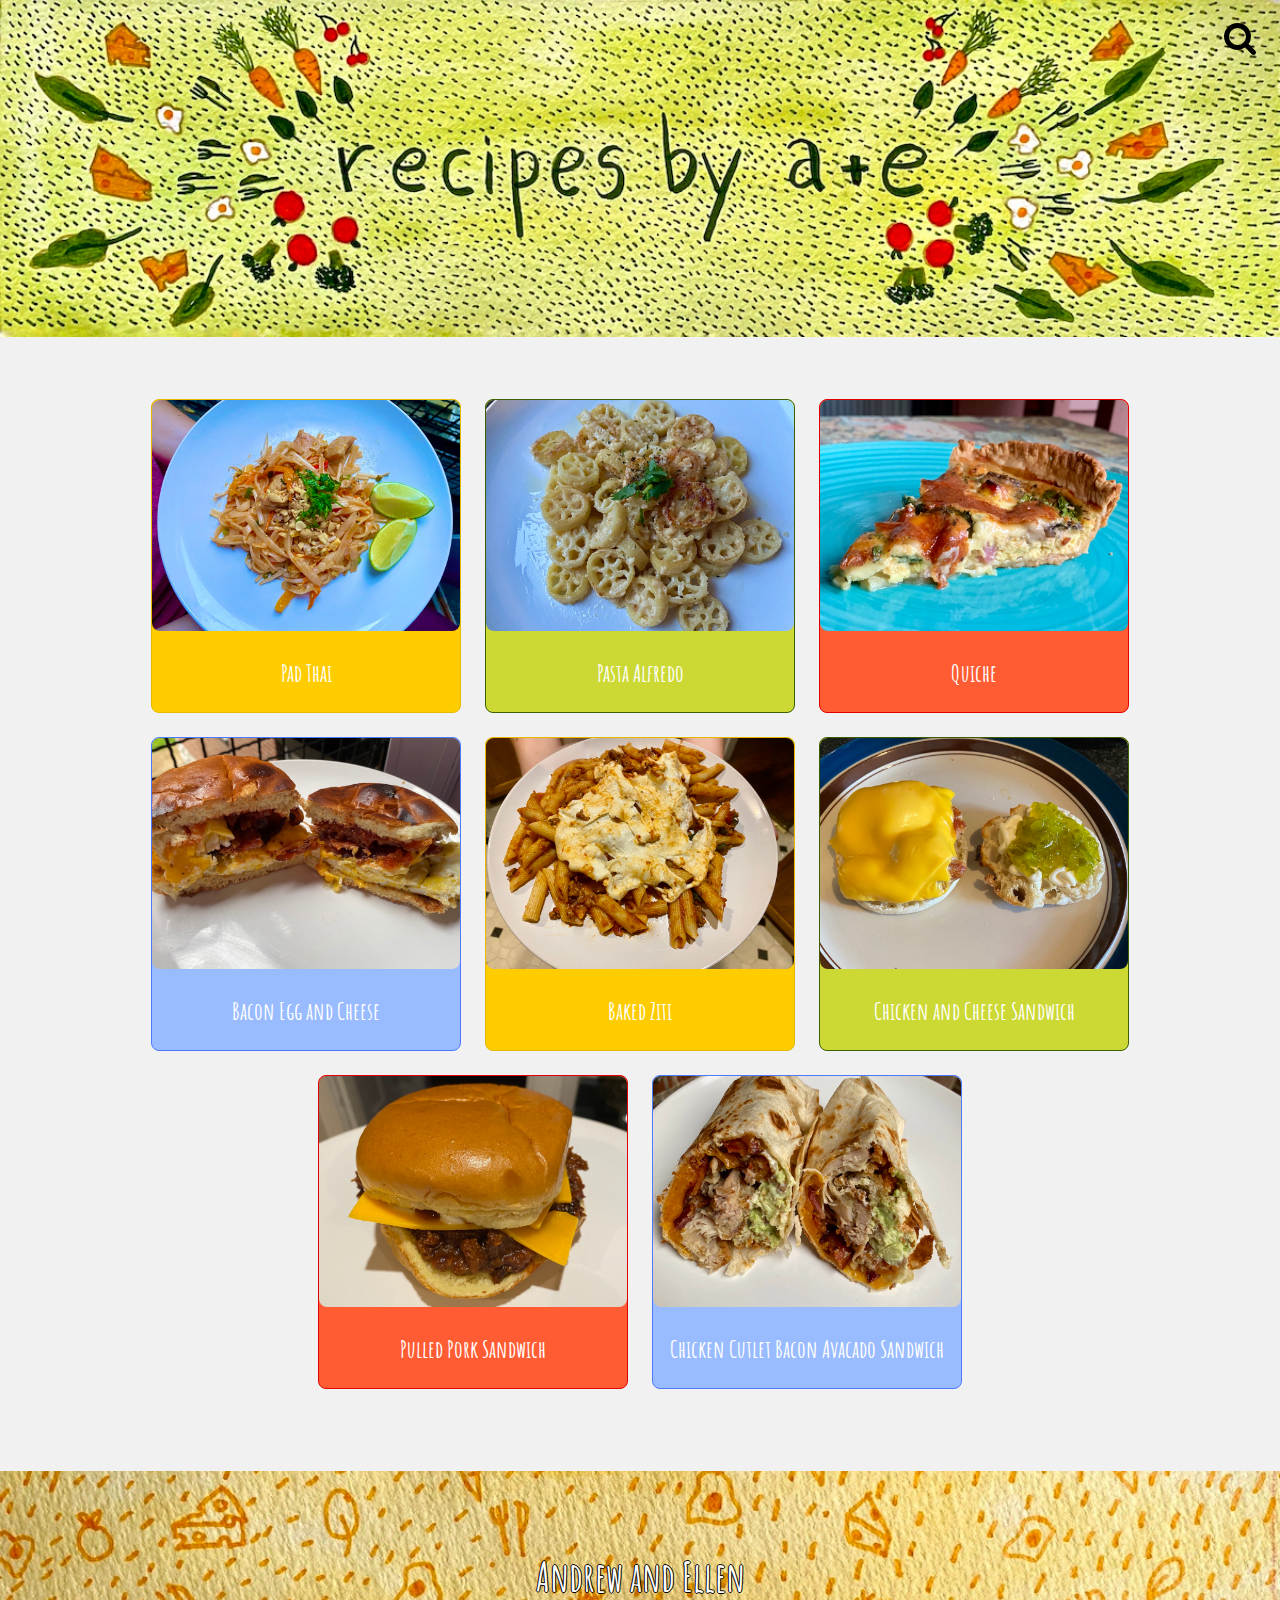
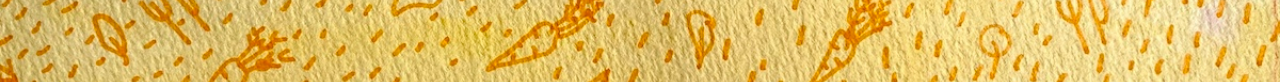
==== index.html @ a7c09202 "Add files via upload" ====
<!DOCTYPE html>
<html>
  <head>
  	<meta name="viewport" content="width=device-width,initial-scale=1.0">
  	<title>Andrew and Ellen's Cookbook</title>
    <link rel="shortcut icon" type="image/x-icon" href="favicon.ico">
  	<link href="css/homepagestyles.css" rel="stylesheet">
    <link href="https://fonts.googleapis.com/css2?family=Amatic+SC:wght@700&display=swap" rel="stylesheet">
    <link rel="stylesheet" href="https://cdnjs.cloudflare.com/ajax/libs/font-awesome/4.7.0/css/font-awesome.min.css">
    <script src="https://ajax.googleapis.com/ajax/libs/jquery/3.4.1/jquery.min.js"></script>
  	<!-- <link href="https://fonts.googleapis.com/css?family=Holtwood+One+SC" rel="stylesheet">
  	<link href="https://fonts.googleapis.com/css?family=Roboto:300,400,500" rel="stylesheet"> -->
  </head>
	<body>

    <div id="searchbar" class="collapsed">
      <div id="search-box">
        <div id="sliding-panel-outer">
          <div id="sliding-panel-inner">
            <input type="text" id="myInput" onkeyup="filterRecipes()" placeholder="Search recipes...">
            <!-- <button id="search-submit">Search</button> -->
          </div><!--#sliding-panel-inner-->
        </div><!--#sliding-panel-outer-->

        <div class="search-label">
          <i class="fa fa-search" style="font-size:35px"></i>
          <i class="fa fa-times" style="font-size:35px"></i>
        </div>
      </div><!--#search-box-->
    </div><!--#searchbar-->

    <img class="top desktop" src="images/index_header.jpeg" alt="Recipes by Andrew and Ellen">
    <img class="top mobile" src="images/index_header_small.jpeg" alt="Recipes by Andrew and Ellen">

    <div class="flex-container" id="flex-div">

    </div>
    <!-- <div class="content">
      <div class="image one"></div>
      <div class="textBox">
        <h1>Bacon Egg and Cheese</h1>
        <form method="GET" action="recipe.html">
          <input type="hidden" name="field1" value="Bacon Egg and Cheese">
          <input type="submit" value="Submit">
        </form>
      </div>
    </div> -->

    <header>
      <p>Andrew and Ellen</p>
    </header>

		<script>
      recipeData = {
        "Pad Thai": {
          "image": "pad_thai.jpeg",
          "Ingredients": ["Rice noodles","Pad thai sauce", "Chicken thigh", "1 Egg",
          "Crushed peanuts", "Bean sprouts","Green onions",
          "Lime","Soy sauce", "Crushed red pepper flakes or sriracha", "Garlic (optional)",
          "Shredded carrots (optional)"],
          "Directions": ["Cut chicken thigh into bite sized pieces",
          "Cook chicken over a little bit of oil in a large fry pan and turn heat to high",
          "While chicken is cooking, prepare rice noodles according to package instructions",
          "Once chicken is close to done, turn heat to medium, add vegetables and cook for 3-4 minutes",
          "In another pan, lightly scramble egg",
          "Add noodles, pad thai sauce, soy sauce, crushed red pepper, and egg to fry pan and cook on medium to low heat for a couple minutes until everything is cooked through and evenly coated with sauce",
          "Top with peanuts and garnish with lime wedge",
          "Tip: Feel free to add more veggies to dish— such as red pepper, broccoli, or mushroom"]
        },
        "Pasta Alfredo": {
          "image": "pasta_alfredo.jpeg",
          "Ingredients": ["Some type of pasta, wagon wheel or elbows is good",
          "5 tablespoons of butter","1 cup of milk (heavier the better)",
          "1 clove of minced garlic","8 oz grated parmesan or romano cheese","salt, pepper, and italian herb seasoning to taste"],
          "Directions": ["Melt 4 tablespoons butter in a sauce pan over medium heat",
          "To the melted butter add garlic and milk, stirring constantly",
          "Once milk is warm, add the shredded cheese",
          "Continue to stir constantly until the cheese is fully melted in",
          "Tip: if the sauce is too thin, add flour one tablespoon at a time until the desired consistency is reached",
          "Turn heat to low and add in spices",
          "Put a tablespoon of butter in a frying pan and place over medium heat",
          "Add cooked pasta to pan and sauté until some of the pasta shapes are golden, but not too hard",
          "Add alfredo sauce into pan and stir until pasta is evenly coated",
          "Remove from heat and serve",
          "Optional: top with bacon, chicken, sausage or meat of choice"]
        },
        "Quiche": {
          "image": "quiche.jpeg",
          "Ingredients": ["Uncooked pie crust","4 eggs","1 cup of milk","1 cup of cheese (or to taste)",
          "Vegetables and meats of choice (spinach, mushrooms, cubed ham, sausage)","Salt and pepper to taste"],
          "Directions": ["Prepare uncooked pie crust in pie dish",
          "In a medium mixing bowl, whisk together milk, eggs, salt, and pepper. Mix in half of the cheese",
          "Tip: Feel free to play around with adding other spices that might pair well with the vegetables and meats you are using!",
          "Arrange vegetables, meats, and the other portion of cheese in the pie crust, distributing everything evenly",
          "Carefully pour the egg mixture over the pie crust and add-ins",
          "Bake for 45 minutes, until the eggs are fully set in the crust",
          "Let cool before serving"]
        },
        "Bacon Egg and Cheese": {
          "image": "bec_sandwich.jpeg",
          "Ingredients": ["3 eggs","2 slices of bacon","Hashbrowns","Butter","Vegatable oil", "Salt and pepper", "Sandwich roll or english muffin",
          "Ketchup","Hot sauce or sriracha","2 slices of american cheese"],
          "Directions": ["First, put the hashbrowns and bacon on a pan",
          "If its the same pan, put the heat on medium low. If you are using seperate pans, then put the bacon on low and the hashbrowns on medium",
          "Make sure to put plenty of vegatable oil in the hashbrowns",
          "While that is going, butter the pan and start the scrambled eggs",
          "Mix in salt and pepper into the scrambled eggs",
          "Put the roll into the toaster",
          "Once the eggs are forming up, turn the heat off and put two slices of cheese onto them",
          "Assemble the sandwich, with the eggs first, then cheese, bacon, hashbrowns",
          "Finally, top with a lot of ketchup and hot sauce"]
        },
        "Baked Ziti": {
          "image": "baked_ziti.jpeg",
          "Ingredients": ["Some type of pasta, elbows or wagon wheels are usually good", "Pasta sauce",
          "Mozzarella cheese", "Salt","Spinach (optional)", "Ground beef (optional)", "Italian seasoning (optional)"],
          "Directions": ["Start by boiling water, making sure to add a lot of salt",
          "Cook the pasta once the water is boiling",
          "Start cooking the ground beef and eventually add the sauce to the pan",
          "Preheat the oven to 350",
          "Mix the pasta and sauce into a baking sheet",
          "Add in the spinach",
          "Put the cut up mozzarella on top",
          "Put the pasta in the oven and bake for 20 minutes"]
        },
        "Chicken and Cheese Sandwich": {
          "image": "chicken_sandwich.jpeg",
          "Ingredients": ["1 boneless chicken thigh","2 slices of american (or cheddar) cheese",
          "An english muffin", "Salt and pepper", "Mayo", "Relish", "Butter"],
          "Directions": ["First, butter the pan","Put the chicken thigh on the pan. Set the heat to medium low",
          "Put salt and pepper on the chicken",
          "Put english muffin in the toaster",
          "Test the chicken by cutting into it",
          "Once the chicken is close to done, put the cheese on top",
          "Assemble the sandwich, chicken first, then cheese mayo and relish"]
        },
        "Pulled Pork Sandwich": {
          "image": "pulled_pork_sandwich.jpeg",
          "Ingredients": ["Cooked pulled pork", "2 slices of cheddar cheese", "Bread roll or hamburger bun","Mayo", "Barbecue sauce"],
          "Directions": ["First, put the pulled pork on the stove, medium heat",
          "While the pulled pork is cooking, put the bread roll in the toaster",
          "Make sure the pulled pork is crispy. Once the pulled pork is almost done, put the slices of cheese on top",
          "Assemble the sandwich and put barbacue sauce and mayo on top"]
        },
        "Chicken Cutlet Bacon Avacado Sandwich": {
          "image": "chicken_avo.jpeg",
          "Ingredients": ["1 chicken cutlet","1 avacado","2 slices of cheddar or mozzarella cheese",
          "1 to 2 slices of bacon","Chipotle mayo or regular mayo and sriracha",
          "1 flour tortilla"],
          "Directions": ["First, cook the chicken cutlet, either on pan or in oven",
          "While that is cooking, cook bacon on medium low heat",
          "Cut up avacado",
          "Once chicken is almost done, put cheese slices on it",
          "Put tortilla on whatever pan is available, and then put chicken and cheese, avacado, and bacon on tortilla",
          "Put tortilla on a plate and then add mayo and sriracha"]
        }
      };

      colors = ["yellow", "green", "red", "blue"]
      counter = 0
      for (i in recipeData) {
        if (counter >= colors.length) {
          counter = 0;
        }
        my_form = document.createElement('form');
        my_form.method = 'GET';
        my_form.action = 'recipe.html';

        my_button = document.createElement('button')
        my_button.type = "submit";
        my_button.className = "box "+colors[counter];
        my_form.appendChild(my_button)

        my_data = document.createElement('input')
        my_data.type = "hidden";
        my_data.name = "field1";
        my_data.value = i;
        my_button.appendChild(my_data)

        my_data = document.createElement("img")
        my_data.src = "images/"+recipeData[i]["image"]
        my_data.alt = i
        my_button.appendChild(my_data)

        my_data = document.createElement("p")
        node = document.createTextNode(i);
        my_data.appendChild(node)
        my_button.appendChild(my_data)

        my_div = document.getElementById("flex-div")
        my_div.appendChild(my_form);
        // my_form.submit();
        counter += 1;
      }

      $("#searchbar .search-label").on("click", function(e){
        e.preventDefault();
        $("#searchbar").toggleClass("collapsed");
      });//click

      function filterRecipes() {
        var input = document.getElementById("myInput");
        input = input.value.toLowerCase();
        my_div = document.getElementById("flex-div")
        while (my_div.hasChildNodes()) {
          my_div.removeChild(my_div.childNodes[0]);
        }
        counter = 0
        for (i in recipeData) {
          if (counter >= colors.length) {
            counter = 0;
          }
          if (i.toLowerCase().includes(input) == true) {

            my_form = document.createElement('form');
            my_form.method = 'GET';
            my_form.action = 'recipe.html';

            my_button = document.createElement('button')
            my_button.type = "submit";
            my_button.className = "box "+colors[counter];
            my_form.appendChild(my_button)

            my_data = document.createElement('input')
            my_data.type = "hidden";
            my_data.name = "field1";
            my_data.value = i;
            my_button.appendChild(my_data)

            my_data = document.createElement("img")
            my_data.src = "images/"+recipeData[i]["image"]
            my_data.alt = i
            my_button.appendChild(my_data)

            my_data = document.createElement("p")
            node = document.createTextNode(i);
            my_data.appendChild(node)
            my_button.appendChild(my_data)

            my_div = document.getElementById("flex-div")
            my_div.appendChild(my_form);
          }
          counter += 1;
        }
      }
		</script>
	</body>
</html>
---- css/homepagestyles.css ----
body {
  padding: 0;
  margin: 0;
  background-color: #f1f1f1;
  /*font-family: 'Roboto', sans-serif;*/
  font-family: 'Amatic SC', cursive;
  /*background: url(../images/background_image.png) repeat center center;*/
  /*background-color: rgba(255,255,255,.7);*/
  /*background-blend-mode: lighten;*/
}

img {
  width: 100%;
}
.top {
  margin-bottom: 50px;
  /*border-bottom: 3px solid black;*/
}
.desktop {display: block;}
.mobile {display: none;}
@media screen and (max-width: 600px) {
  .desktop {display: none;}
  .mobile {display: block;}
}

#myInput {
  width: 160px;
  border-radius: 35px;
  border: 3px solid #32e17c;
  height: 30px;
  padding: 0px 10px;
  font-size: 20px;
}
#searchbar {
  position: fixed;
}
#searchbar #sliding-panel-outer {
  display: inline-block;
  overflow: hidden;
  position: fixed;
  top: 22px;
  right: 70px;
  width: 200px;
  transition: width 0.4s ease;
}
#searchbar #sliding-panel-inner {
  width: 200px;
}
@media screen and (max-width: 400px) {
  #myInput {
    width: 120%;
  }
  #searchbar #sliding-panel-outer {
    width: 60%;
  }
  #searchbar #sliding-panel-inner {
    width: 60%;
  }
}
#searchbar .search-label { /*this is the icon*/
  top: 20px;
  right: 20px;
  width: 40px;
  height: 40px;
  /*border: 1px solid black;*/
  text-align: center;
  position: fixed;

  line-height: 30px;
}
#searchbar .search-label .fa-times,#searchbar.collapsed .search-label .fa-search {
  display: inline-block;
}
#searchbar .search-label .fa-search, #searchbar.collapsed .search-label .fa-times {
  display: none;
}
#searchbar.collapsed #sliding-panel-outer {
  width: 0px;
}

/*.content {
  border: 15px solid black;

  margin-left: 10%;
  margin-right: 10%;
  margin-top: 50px;
  margin-bottom: 25px;

  padding-left: 50px;
  padding-right: 50px;

  display: flex;
  align-items: stretch;
  height: 300px;
}
.textBox {
  margin-left: 40px;
  margin-right: 40px;
  padding-top: 80px;
  padding-bottom: 80px;

  align-self: center
}
.image  {
  flex: 0 0 300px;
}
.one {
  background: url(../images/becImage.jpeg) no-repeat center center;
}
.two {
  background: url(../images/chickenSandwich.jpeg) no-repeat center center;
}
.three {
  background: url(../images/bakedZiti.jpeg) no-repeat center center;
}*/

.flex-container {
  display: flex;
  flex-wrap: wrap;
  justify-content: center;
}
form {
  margin: 0px;
  padding: 0px;
}
.box {
  color: #fff;
  text-align: center;
  border: 1px solid black;
  border-radius: 8px;
  padding: 0px;
  width: 310px;
  margin: 12px;
  background-color: white;
}
.box > img {
  border-radius: 8px;
}
p {
  margin-left: 10px;
  margin-right: 10px;
  font-size: 24px;
  font-weight: 700;
  /*font-family: 'Roboto', sans-serif;*/
  font-family: 'Amatic SC', cursive;
}
@-webkit-keyframes image_blur {
  0% { -webkit-filter: blur(0px);}
  100% { -webkit-filter: blur(4px);}
}
button:hover {
  -webkit-animation: image_blur .5s;
  webkit-filter: blur(4px);
  filter: blur(4px);
}
@media screen and (max-width: 600px) {
  .flex-container {
    padding: 0px;
    display: block;
  }
  form {
    margin-top: 30px;
  }
  form > .box {
    display: table;
    width: 90%;
    margin: 0 auto;
    margin-top: 12px;
    margin-bottom: 12px;
    /*border-radius: 0px;*/
  }
  .box > img {
    /*border-radius: 0px;*/
  }
  p {
    font-size: 2em;
  }
}

/*colors*/
.yellow {
  border-color: #e6b800;
  background-color: #ffcc00;
}
.green {
  border-color: #3d5f00;
  background-color: #ccd834;
}
.red {
  border-color: #e20000;
  background-color: #ff5c33;
}
.blue {
  border-color: #4d79ff;
  background-color: #99bbff;
}


header {
  padding: 60px;
  text-align: center;
  background: url(../images/recipe_header.jpg) no-repeat center center;
  background-size: cover;
  color: white;
  text-shadow: -1px 0 black, 0 1px black, 1px 0 black, 0 -1px black;
  font-size: 30px;
  /*border-top: 3px solid black;*/
  margin-top: 70px
}
header > p {
  font-size: 40px;
  margin: 20px;
}
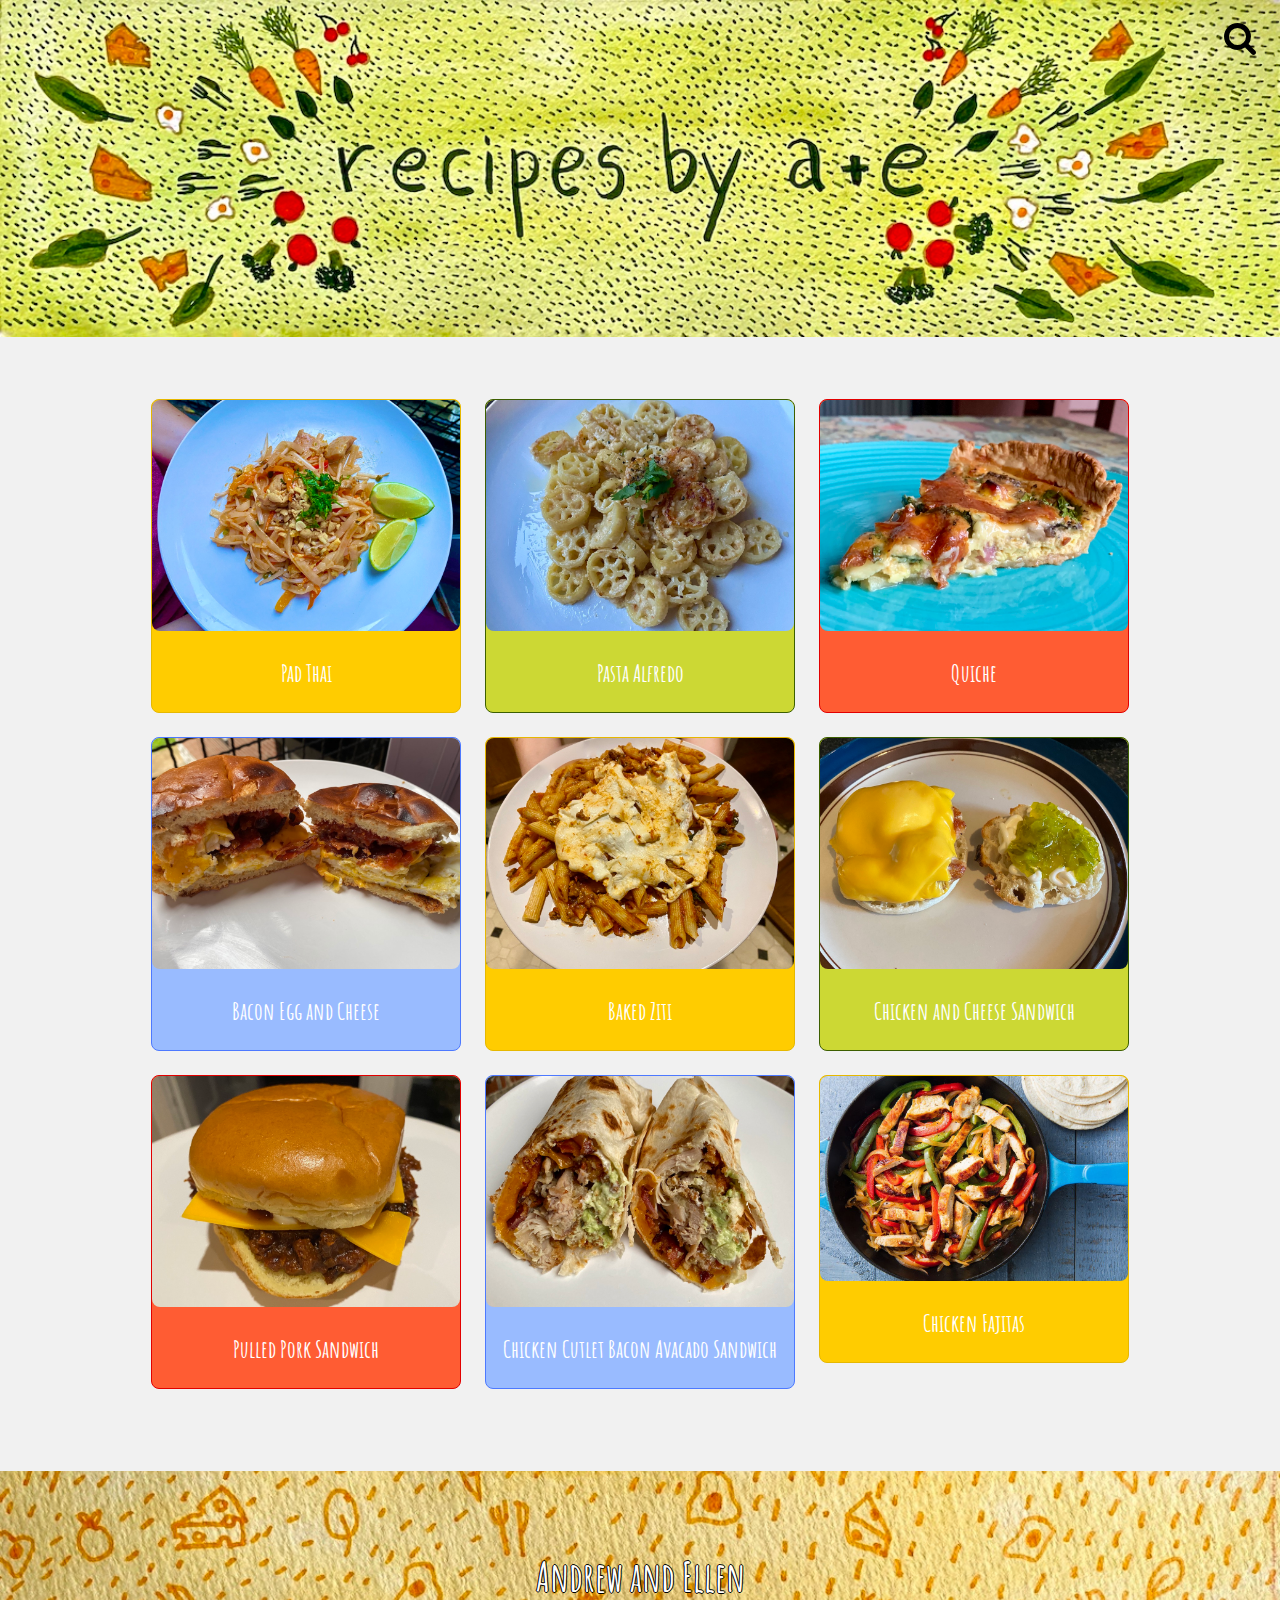
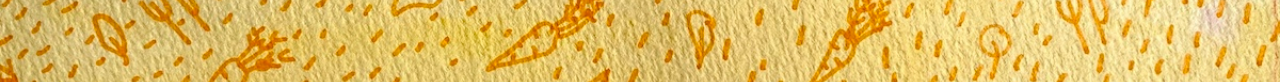
==== commit e30a0ba6: "Add files via upload" ====
--- a/index.html
+++ b/index.html
@@ -153,6 +153,28 @@
           "Once chicken is almost done, put cheese slices on it",
           "Put tortilla on whatever pan is available, and then put chicken and cheese, avacado, and bacon on tortilla",
           "Put tortilla on a plate and then add mayo and sriracha"]
+        },
+        "Chicken Fajitas": {
+          "image": "fajitas.jpeg",
+          "Ingredients": ["Feeds 3ish people",
+                          "3-4 boneless chicken thighs depending on size",
+                          "2-3 Bell Peppers depending on size",
+                          "12px Yellow Onions depending on size",
+                          "1 Tablespoon of minced garlic",
+                          "2+ Tablespoons of olive oil",
+                          "1-2 Tablespoons of cumin",
+                          "Salt and Pepper to taste",
+                          "Sprinkle of red chili flakes",
+                          "A dozen flour tortillas",
+                          "Shredded cheese (sharp cheddar is good)",
+                          "Salsa (Tostitos) and guac (optional)"
+                        ],
+          "Directions": ["First, sautee the bell peppers and onions in oil",
+                         "Add the minced garlic",
+                         "While that is cooking, cut the chicken into bite sized peices, and add to pan",
+                         "Add the cumin, salt, and pepper",
+                         "Microwave tortillas with wet paper towel on top (30s)",
+                         "Set up salsa, guac, and cheese"]
         }
       };
 
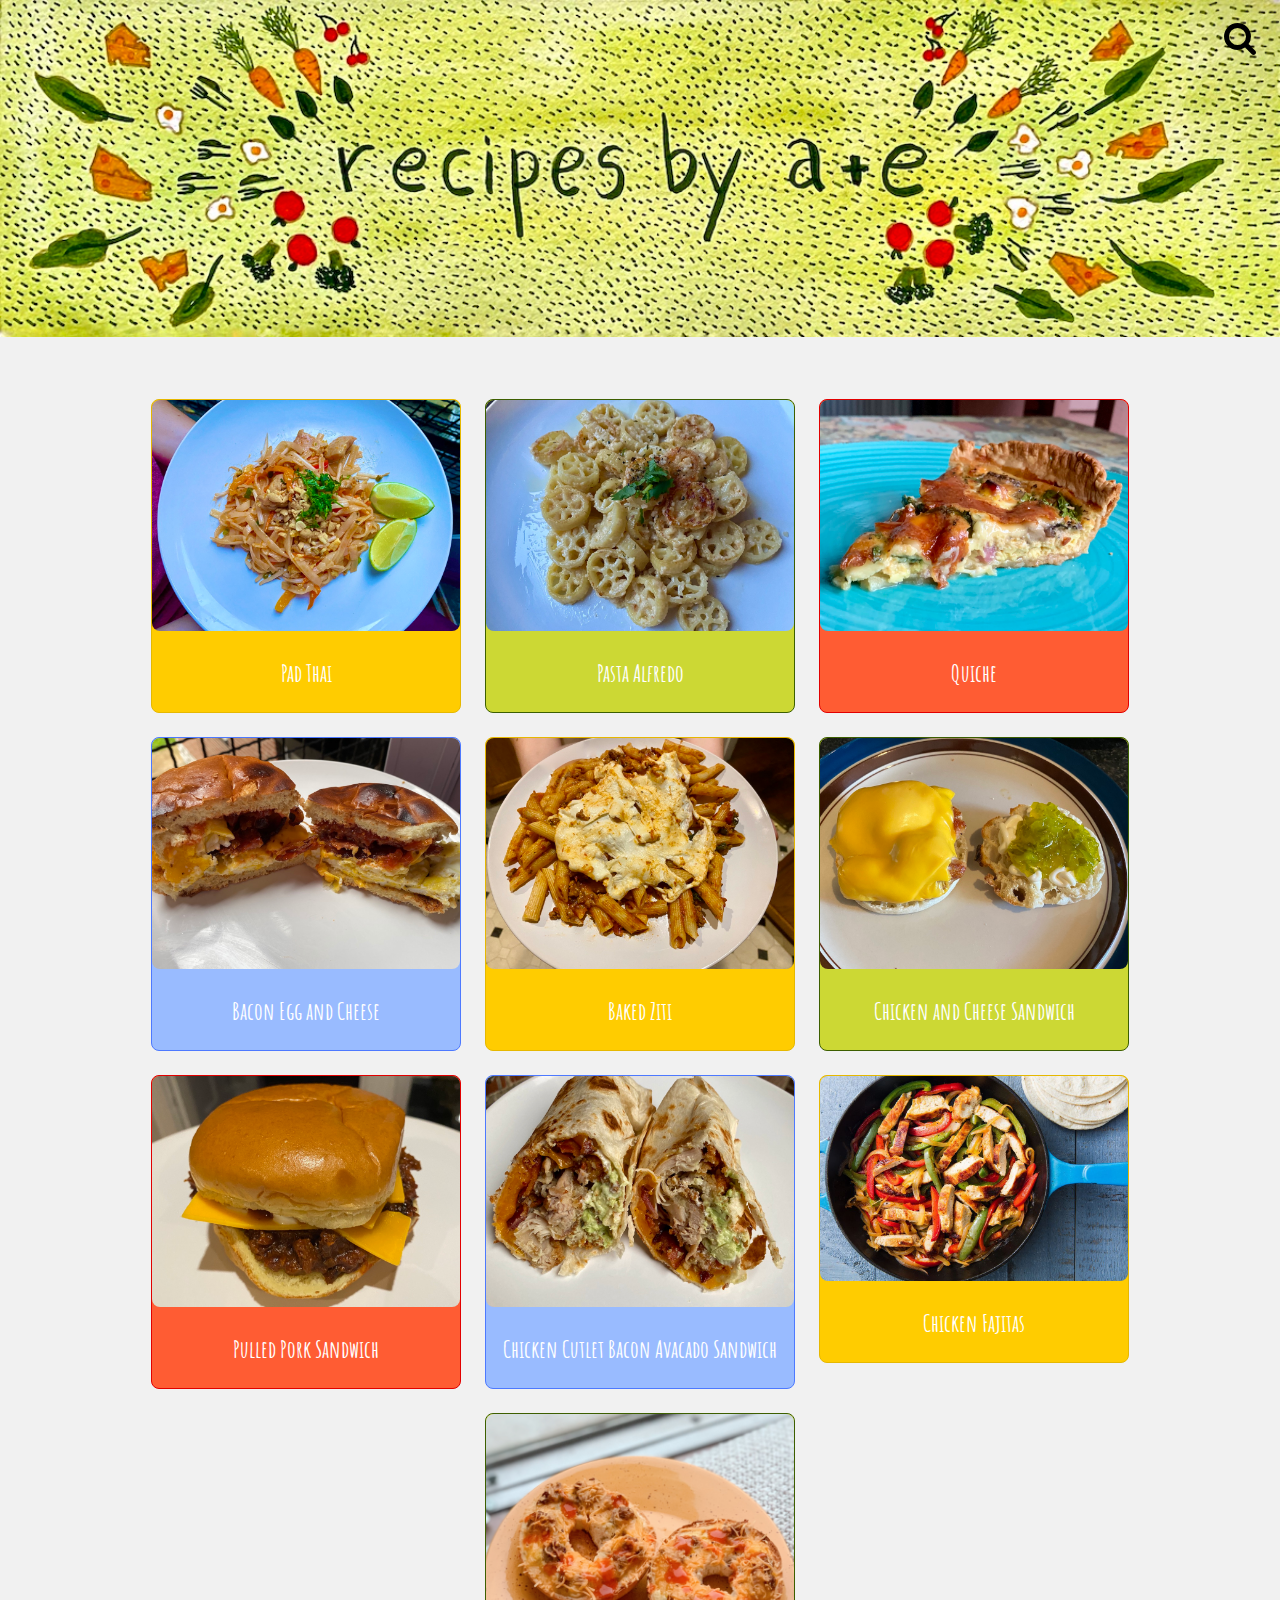
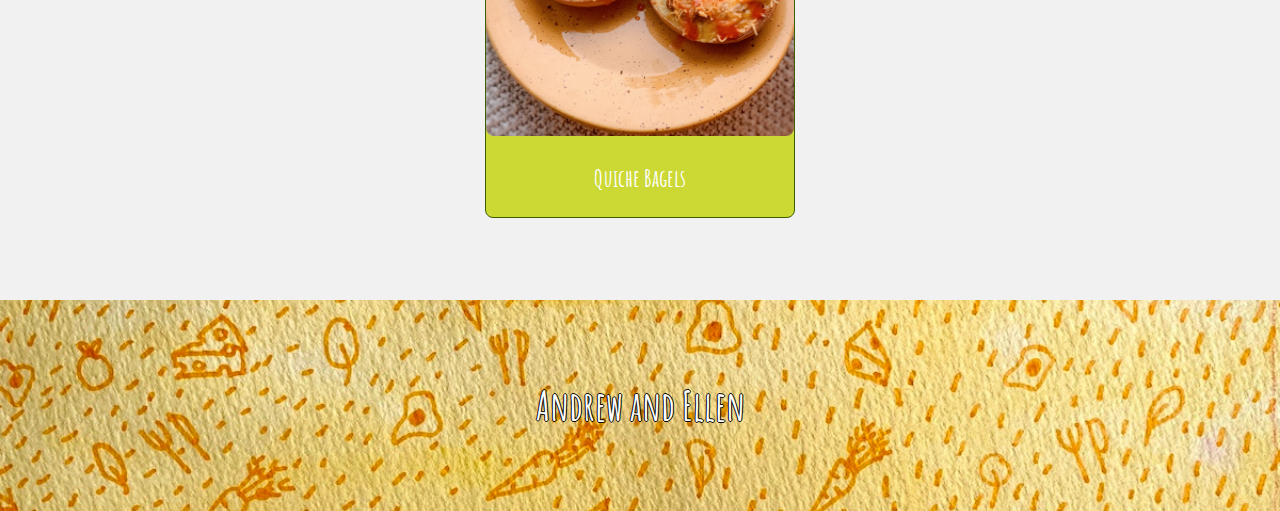
==== commit 720cae4a: "Add files via upload" ====
--- a/index.html
+++ b/index.html
@@ -175,6 +175,23 @@
                          "Add the cumin, salt, and pepper",
                          "Microwave tortillas with wet paper towel on top (30s)",
                          "Set up salsa, guac, and cheese"]
+        },
+        "Quiche Bagels": {
+          "image": "quiche_bagel.jpg",
+          "Ingredients": ["Makes 2-4 servings (1-2 bagels per person)",
+                          "4 plain bagels",
+                          "2-4 eggs",
+                          "2 tablespoons of milk of choice",
+                          "Fillings of choice (we used garlic, onion, sausage, and pesto)",
+                          "Shredded cheddar cheese (could sub other cheeses)",
+                          "Salt & pepper to taste"
+                        ],
+          "Directions": ["Preheat oven to 375ºF",
+                         "While the oven preheats, prep your bagels. If bagels are whole, slice a thin layer off the top. If presliced, simply use the bigger halves. Taking a sharp knife, carve a line through the dough of the bagel (think of making a circular slice about halfway between the center hole and the edge of the bagel). It should be deep without poking all the way through. Use your fingers to press the dough to the sides and middle of the bagel, immitating the shape of a bundt pan. This will act as the crust of your quiche.",
+                         "In a small bowl, whisk your eggs, milk, and seasonings",
+                         "Pour the egg mixture into the bagel",
+                         "Add your toppings and cover with the shredded cheese",
+                         "Bake for 12 minutes and then broil on high for 2 minutes"]
         }
       };
 
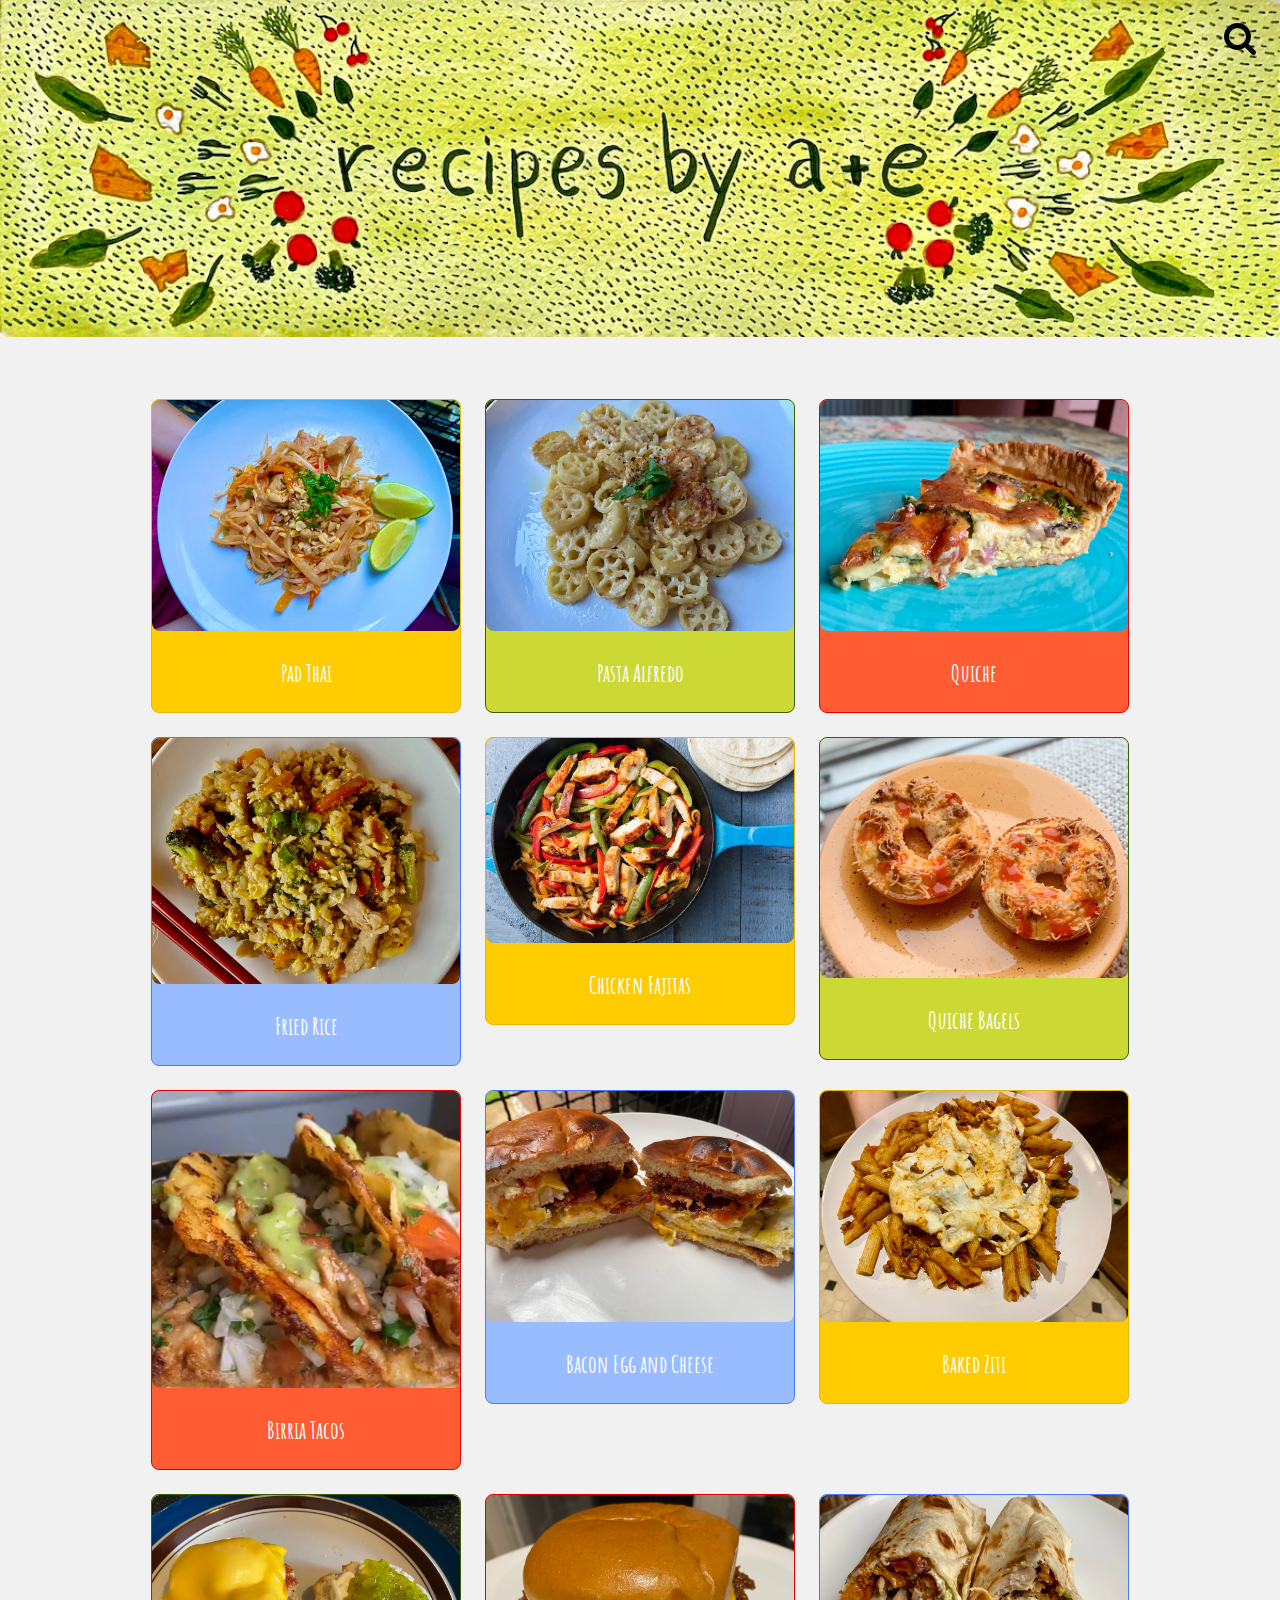
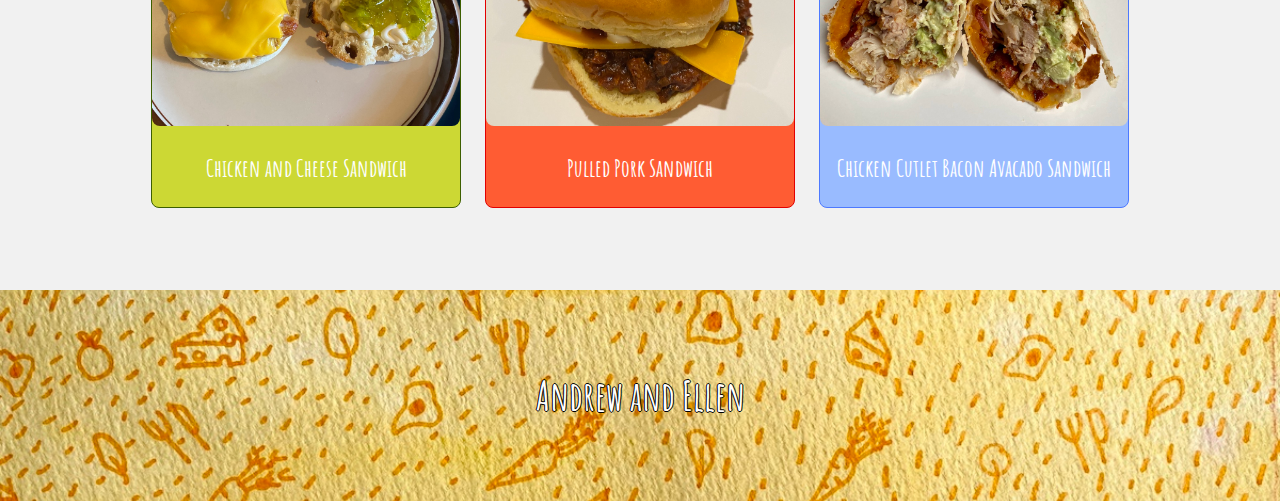
==== commit adf163c8: "Add files via upload" ====
--- a/index.html
+++ b/index.html
@@ -96,63 +96,32 @@
           "Bake for 45 minutes, until the eggs are fully set in the crust",
           "Let cool before serving"]
         },
-        "Bacon Egg and Cheese": {
-          "image": "bec_sandwich.jpeg",
-          "Ingredients": ["3 eggs","2 slices of bacon","Hashbrowns","Butter","Vegatable oil", "Salt and pepper", "Sandwich roll or english muffin",
-          "Ketchup","Hot sauce or sriracha","2 slices of american cheese"],
-          "Directions": ["First, put the hashbrowns and bacon on a pan",
-          "If its the same pan, put the heat on medium low. If you are using seperate pans, then put the bacon on low and the hashbrowns on medium",
-          "Make sure to put plenty of vegatable oil in the hashbrowns",
-          "While that is going, butter the pan and start the scrambled eggs",
-          "Mix in salt and pepper into the scrambled eggs",
-          "Put the roll into the toaster",
-          "Once the eggs are forming up, turn the heat off and put two slices of cheese onto them",
-          "Assemble the sandwich, with the eggs first, then cheese, bacon, hashbrowns",
-          "Finally, top with a lot of ketchup and hot sauce"]
-        },
-        "Baked Ziti": {
-          "image": "baked_ziti.jpeg",
-          "Ingredients": ["Some type of pasta, elbows or wagon wheels are usually good", "Pasta sauce",
-          "Mozzarella cheese", "Salt","Spinach (optional)", "Ground beef (optional)", "Italian seasoning (optional)"],
-          "Directions": ["Start by boiling water, making sure to add a lot of salt",
-          "Cook the pasta once the water is boiling",
-          "Start cooking the ground beef and eventually add the sauce to the pan",
-          "Preheat the oven to 350",
-          "Mix the pasta and sauce into a baking sheet",
-          "Add in the spinach",
-          "Put the cut up mozzarella on top",
-          "Put the pasta in the oven and bake for 20 minutes"]
-        },
-        "Chicken and Cheese Sandwich": {
-          "image": "chicken_sandwich.jpeg",
-          "Ingredients": ["1 boneless chicken thigh","2 slices of american (or cheddar) cheese",
-          "An english muffin", "Salt and pepper", "Mayo", "Relish", "Butter"],
-          "Directions": ["First, butter the pan","Put the chicken thigh on the pan. Set the heat to medium low",
-          "Put salt and pepper on the chicken",
-          "Put english muffin in the toaster",
-          "Test the chicken by cutting into it",
-          "Once the chicken is close to done, put the cheese on top",
-          "Assemble the sandwich, chicken first, then cheese mayo and relish"]
-        },
-        "Pulled Pork Sandwich": {
-          "image": "pulled_pork_sandwich.jpeg",
-          "Ingredients": ["Cooked pulled pork", "2 slices of cheddar cheese", "Bread roll or hamburger bun","Mayo", "Barbecue sauce"],
-          "Directions": ["First, put the pulled pork on the stove, medium heat",
-          "While the pulled pork is cooking, put the bread roll in the toaster",
-          "Make sure the pulled pork is crispy. Once the pulled pork is almost done, put the slices of cheese on top",
-          "Assemble the sandwich and put barbacue sauce and mayo on top"]
-        },
-        "Chicken Cutlet Bacon Avacado Sandwich": {
-          "image": "chicken_avo.jpeg",
-          "Ingredients": ["1 chicken cutlet","1 avacado","2 slices of cheddar or mozzarella cheese",
-          "1 to 2 slices of bacon","Chipotle mayo or regular mayo and sriracha",
-          "1 flour tortilla"],
-          "Directions": ["First, cook the chicken cutlet, either on pan or in oven",
-          "While that is cooking, cook bacon on medium low heat",
-          "Cut up avacado",
-          "Once chicken is almost done, put cheese slices on it",
-          "Put tortilla on whatever pan is available, and then put chicken and cheese, avacado, and bacon on tortilla",
-          "Put tortilla on a plate and then add mayo and sriracha"]
+        "Fried Rice": {
+          "image": "fried_rice.jpeg",
+          "Ingredients": ["Makes a little more than 2 servings",
+                          "1 cup of white rice",
+                          "3 chicken thighs",
+                          "Mixed asian vegetables (Peas carrots broccoli peppers baby corn etc)",
+                          "1 tablespoon of vegatable oil",
+                          "2 teaspoons of minced garlic",
+                          "2 eggs",
+                          "2 tablespoons of sesame oil",
+                          "3 tablespoons of soy sauce",
+                          "1/4 teaspoon of fish oil (around 4 shakes)",
+                          "Black pepper to taste"
+                        ],
+          "Directions": ["Boil 2 cups of water, salted",
+                         "Once water is boiling, add 1 cup of rice and turn heat to low.  Cover pot and cook until water is absorbed.  Takes about 15 minutes",
+                         "Chop chicken into bite sized pieces",
+                         "Add oil to a pan, put on medium heat",
+                         "Start cooking chopped up chicken in pan",
+                         "Once chicken is mostly cooked, add vegetables and cover to let them steam",
+                         "Add 1 tablespoons of sesame oil (add 1 when rice is added)",
+                         "Add 3 tablespoons of soy sauce (add 1 when rice is added)",
+                         "Add the fish oil",
+                         "Add some black pepper (around 8 shakes)",
+                         "Make a section in the pan for eggs, and then crack and scramble two eggs"
+                       ]
         },
         "Chicken Fajitas": {
           "image": "fajitas.jpeg",
@@ -192,6 +161,91 @@
                          "Pour the egg mixture into the bagel",
                          "Add your toppings and cover with the shredded cheese",
                          "Bake for 12 minutes and then broil on high for 2 minutes"]
+        },
+        "Birria Tacos": {
+          "image": "birria_tacos.jpeg",
+          "Ingredients": ["Makes 2 servings",
+                          "1 white onion",
+                          "2 large tomatoes",
+                          "Cilantro",
+                          "2 Limes",
+                          "1 tablespoon of salt",
+                          "Tostitos avacado salsa",
+                          "1 pound of chicken boneless thighs",
+                          "Shredded cheddar cheese",
+                          "6 flour or corn tortillas",
+                          "2 tablespoons garlic powder",
+                          "2 tablespoons chipotle powder",
+                          "2 tablespoons cumin",
+                          "Vegatable oil"
+                        ],
+          "Directions": ["Cut up onion and tomatoes and add to a bowl (unless you use premade pico de gallo)",
+                         "Add the cilantro, lime, and salt to the bowl",
+                         "Cut up chicken thighs",
+                         "Add oil to pan and cook chicken thighs on medium",
+                         "Add garlic poweder, chipotle powder, and cumin. Feel free to add extra",
+                         "After chicken is done, take chicken out but keep oil in pan",
+                         "Use oil to fry tortillas.  Add cheese and chicken, and then close tortilla",
+                         "Let the oil harden the tortilla, and then put on plate. Repeat for all tortillas",
+                         "Add pico de gallo and avacado salsa"]
+        },
+        "Bacon Egg and Cheese": {
+          "image": "bec_sandwich.jpeg",
+          "Ingredients": ["3 eggs","2 slices of bacon","Hashbrowns","Butter","Vegatable oil", "Salt and pepper", "Sandwich roll or english muffin",
+          "Ketchup","Hot sauce or sriracha","2 slices of american cheese"],
+          "Directions": ["First, put the hashbrowns and bacon on a pan",
+          "If its the same pan, put the heat on medium low. If you are using seperate pans, then put the bacon on low and the hashbrowns on medium",
+          "Make sure to put plenty of vegatable oil in the hashbrowns",
+          "While that is going, butter the pan and start the scrambled eggs",
+          "Mix in salt and pepper into the scrambled eggs",
+          "Put the roll into the toaster",
+          "Once the eggs are forming up, turn the heat off and put two slices of cheese onto them",
+          "Assemble the sandwich, with the eggs first, then cheese, bacon, hashbrowns",
+          "Finally, top with a lot of ketchup and hot sauce"]
+        },
+        "Baked Ziti": {
+          "image": "baked_ziti.jpeg",
+          "Ingredients": ["Some type of pasta, elbows or wagon wheels are usually good", "Pasta sauce",
+          "Mozzarella cheese", "Salt","Spinach (optional)", "Ground beef (optional)", "Italian seasoning (optional)"],
+          "Directions": ["Start by boiling water, making sure to add a lot of salt",
+          "Cook the pasta once the water is boiling",
+          "Start cooking the ground beef and eventually add the sauce to the pan",
+          "Preheat the oven to 350",
+          "Mix the pasta and sauce into a baking sheet",
+          "Add in the spinach",
+          "Put the cut up mozzarella on top",
+          "Put the pasta in the oven and bake for 20 minutes"]
+        },
+        "Chicken and Cheese Sandwich": {
+          "image": "chicken_sandwich.jpeg",
+          "Ingredients": ["1 boneless chicken thigh","2 slices of american (or cheddar) cheese",
+          "An english muffin", "Salt and pepper", "Mayo", "Relish", "Butter"],
+          "Directions": ["First, butter the pan","Put the chicken thigh on the pan. Set the heat to medium low",
+          "Put salt and pepper on the chicken",
+          "Put english muffin in the toaster",
+          "Test the chicken by cutting into it",
+          "Once the chicken is close to done, put the cheese on top",
+          "Assemble the sandwich, chicken first, then cheese mayo and relish"]
+        },
+        "Pulled Pork Sandwich": {
+          "image": "pulled_pork_sandwich.jpeg",
+          "Ingredients": ["Cooked pulled pork", "2 slices of cheddar cheese", "Bread roll or hamburger bun","Mayo", "Barbecue sauce"],
+          "Directions": ["First, put the pulled pork on the stove, medium heat",
+          "While the pulled pork is cooking, put the bread roll in the toaster",
+          "Make sure the pulled pork is crispy. Once the pulled pork is almost done, put the slices of cheese on top",
+          "Assemble the sandwich and put barbacue sauce and mayo on top"]
+        },
+        "Chicken Cutlet Bacon Avacado Sandwich": {
+          "image": "chicken_avo.jpeg",
+          "Ingredients": ["1 chicken cutlet","1 avacado","2 slices of cheddar or mozzarella cheese",
+          "1 to 2 slices of bacon","Chipotle mayo or regular mayo and sriracha",
+          "1 flour tortilla"],
+          "Directions": ["First, cook the chicken cutlet, either on pan or in oven",
+          "While that is cooking, cook bacon on medium low heat",
+          "Cut up avacado",
+          "Once chicken is almost done, put cheese slices on it",
+          "Put tortilla on whatever pan is available, and then put chicken and cheese, avacado, and bacon on tortilla",
+          "Put tortilla on a plate and then add mayo and sriracha"]
         }
       };
 
